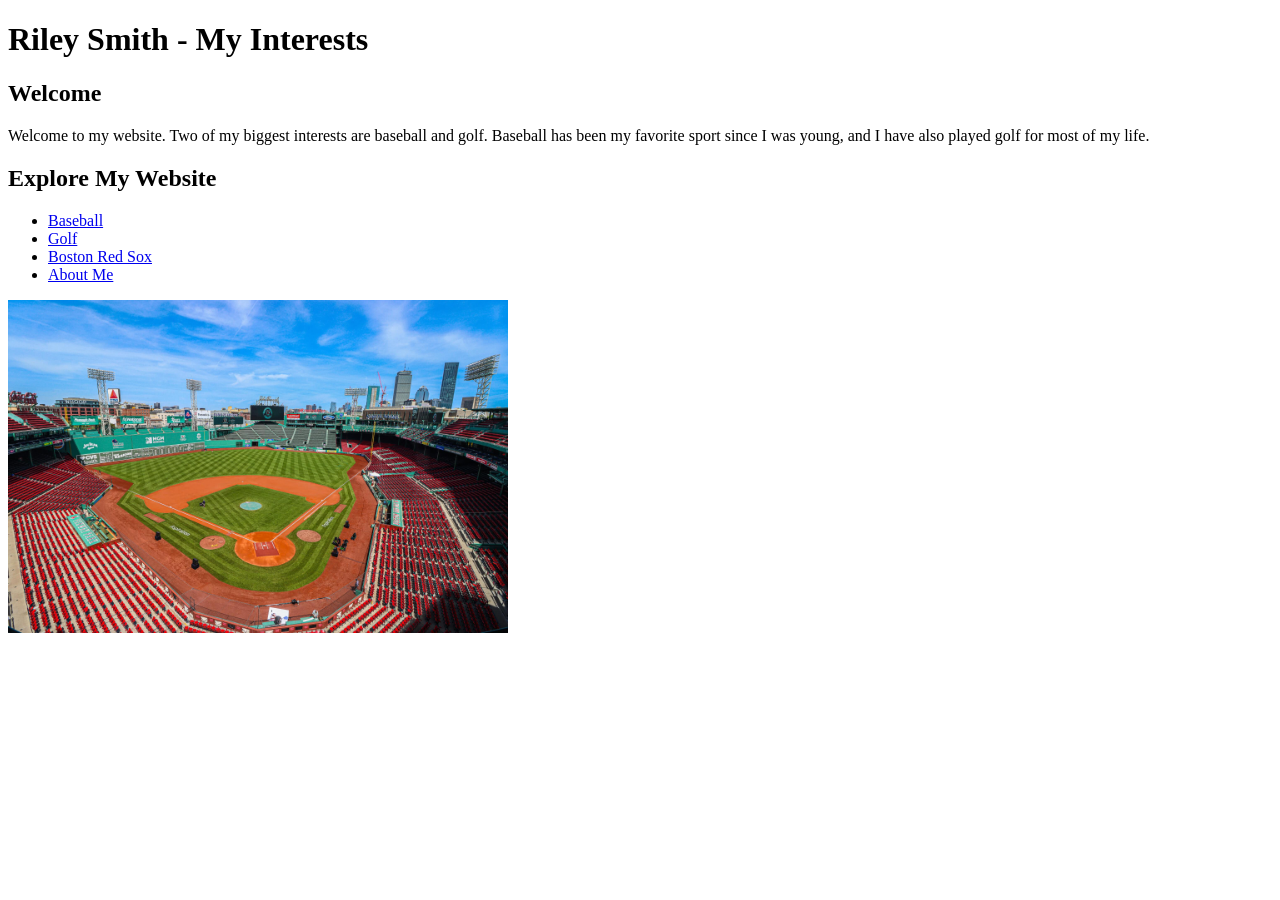
==== index.html @ ae5c4c4c "Fix link case sensitivity for Baseball.html" ====
<!DOCTYPE html>
<html lang="en">

<head>
    <meta charset="UTF-8">
    <title>Riley Smith - My Interests</title>
</head>

<body>

    <h1>Riley Smith - My Interests</h1>

    <h2>Welcome</h2>

    <p>
        Welcome to my website. Two of my biggest interests are baseball
        and golf. Baseball has been my favorite sport since I was young,
        and I have also played golf for most of my life.
    </p>

    <h2>Explore My Website</h2>

    <ul>
        <li><a href="Baseball.html">Baseball</a></li>
        <li><a href="golf.html">Golf</a></li>
        <li><a href="redsox.html">Boston Red Sox</a></li>
        <li><a href="about.html">About Me</a></li>
    </ul>

    <img src="Fenway-Park-field.jpg"
         alt="View of Fenway Park baseball field"
         width="500">

</body>

</html>
</body>

</html>
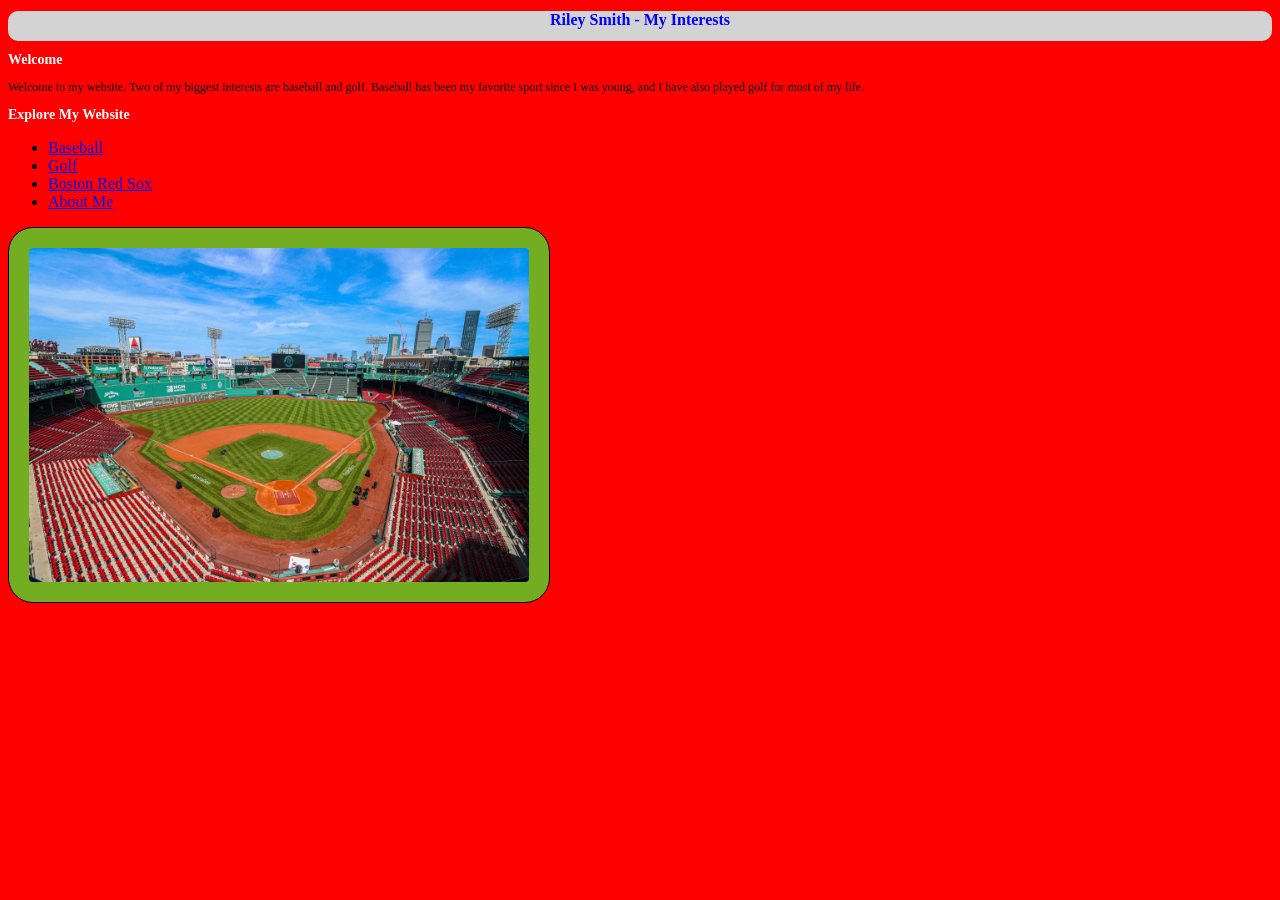
==== commit feef4764: "Add link to external stylesheet in index.html" ====
--- a/index.html
+++ b/index.html
@@ -4,6 +4,7 @@
 <head>
     <meta charset="UTF-8">
     <title>Riley Smith - My Interests</title>
+    <link rel="stylesheet" href="styles.css">
 </head>
 
 <body>
@@ -34,6 +35,3 @@
 </body>
 
 </html>
-</body>
-
-</html>
--- a/styles.css
+++ b/styles.css
@@ -0,0 +1,32 @@
+body {
+	background-color: red;
+}
+
+h1 {
+	font-family: verdana;
+	font-size:  16px;
+	color: blue;
+	text-align: center;
+	border:  1px black;
+	background-color:  #D3D3D3;
+	height:  30px;
+	border-radius:  10px;
+}
+
+h2 {
+	font-size:  14px;
+	color: white;
+	text-align: left;
+}
+
+p {
+	font-family: verdana;
+	font-size: 12px;
+}
+
+img {
+	border:  1px solid black;
+	border-radius: 25px;
+	background: #73AD21;
+	padding: 20px;
+}
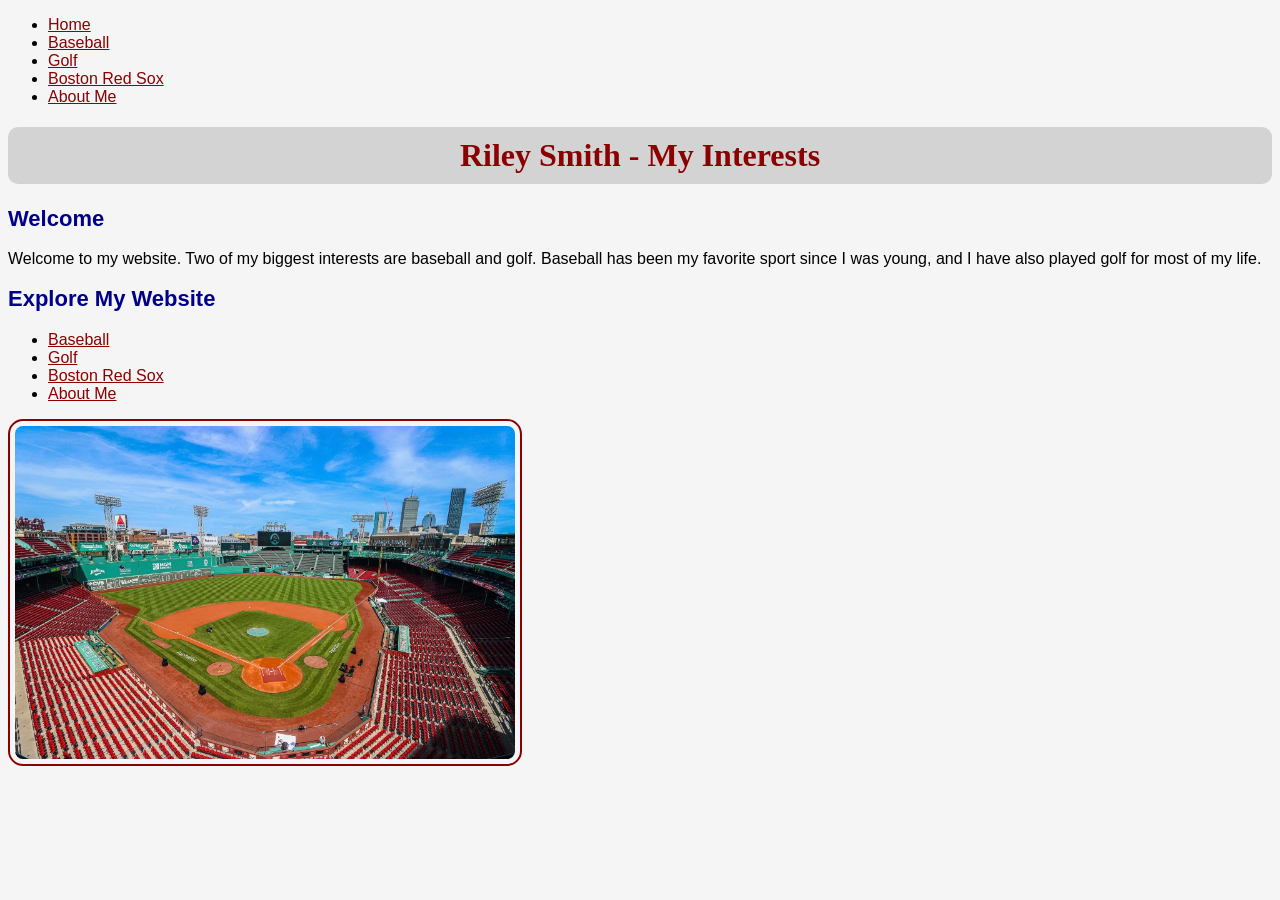
==== commit d379c1c2: "Add navigation bar to index.html Added a navigation bar with links to various pages." ====
--- a/index.html
+++ b/index.html
@@ -1,4 +1,15 @@
 <!DOCTYPE html>
+
+<div class="navbar">
+    <ul>
+        <li><a href="index.html">Home</a></li>
+        <li><a href="Baseball.html">Baseball</a></li>
+        <li><a href="golf.html">Golf</a></li>
+        <li><a href="redsox.html">Boston Red Sox</a></li>
+        <li><a href="about.html">About Me</a></li>
+    </ul>
+</div>
+
 <html lang="en">
 
 <head>
--- a/styles.css
+++ b/styles.css
@@ -1,32 +1,37 @@
 body {
-	background-color: red;
+    background-color: whitesmoke;
+    font-family: Arial, sans-serif;
 }
 
 h1 {
-	font-family: verdana;
-	font-size:  16px;
-	color: blue;
-	text-align: center;
-	border:  1px black;
-	background-color:  #D3D3D3;
-	height:  30px;
-	border-radius:  10px;
+    font-family: Georgia, serif;
+    font-size: 32px;
+    color: darkred;
+    text-align: center;
+    background-color: lightgray;
+    padding: 10px;
+    border-radius: 10px;
 }
 
 h2 {
-	font-size:  14px;
-	color: white;
-	text-align: left;
+    font-size: 22px;
+    color: darkblue;
 }
 
 p {
-	font-family: verdana;
-	font-size: 12px;
+    font-size: 16px;
+}
+
+li {
+    font-size: 16px;
+}
+
+a {
+    color: darkred;
 }
 
 img {
-	border:  1px solid black;
-	border-radius: 25px;
-	background: #73AD21;
-	padding: 20px;
+    border: 2px solid darkred;
+    border-radius: 15px;
+    padding: 5px;
 }
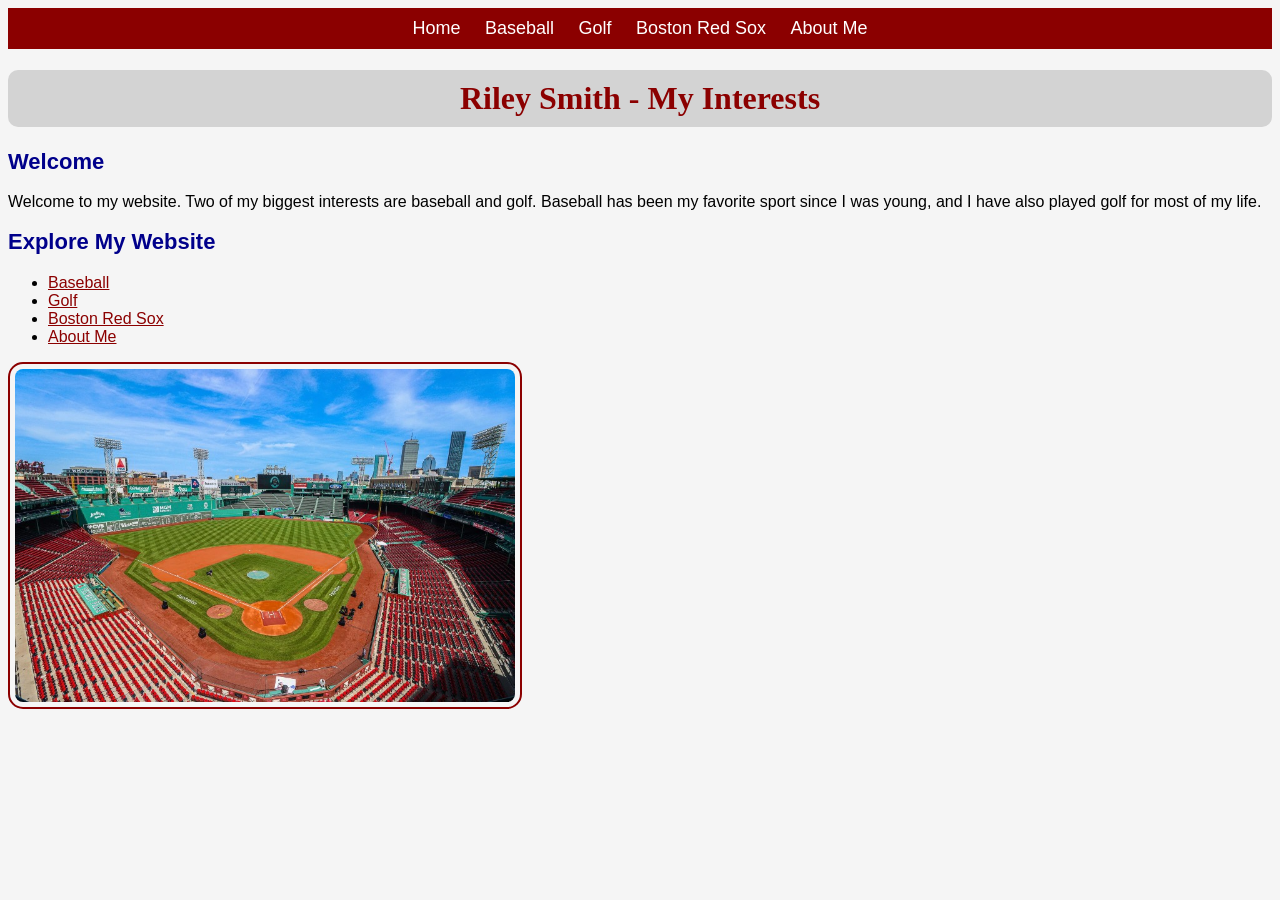
==== commit 547fe48f: "Update index.html" ====
--- a/index.html
+++ b/index.html
@@ -1,14 +1,4 @@
 <!DOCTYPE html>
-
-<div class="navbar">
-    <ul>
-        <li><a href="index.html">Home</a></li>
-        <li><a href="Baseball.html">Baseball</a></li>
-        <li><a href="golf.html">Golf</a></li>
-        <li><a href="redsox.html">Boston Red Sox</a></li>
-        <li><a href="about.html">About Me</a></li>
-    </ul>
-</div>
 
 <html lang="en">
 
@@ -19,7 +9,16 @@
 </head>
 
 <body>
-
+    <div class="navbar">
+    <ul>
+        <li><a href="index.html">Home</a></li>
+        <li><a href="Baseball.html">Baseball</a></li>
+        <li><a href="golf.html">Golf</a></li>
+        <li><a href="redsox.html">Boston Red Sox</a></li>
+        <li><a href="about.html">About Me</a></li>
+    </ul>
+    </div>
+    
     <h1>Riley Smith - My Interests</h1>
 
     <h2>Welcome</h2>
--- a/styles.css
+++ b/styles.css
@@ -35,3 +35,30 @@
     border-radius: 15px;
     padding: 5px;
 }
+
+.navbar {
+    background-color: darkred;
+    padding: 10px;
+    text-align: center;
+}
+
+.navbar ul {
+    list-style-type: none;
+    margin: 0;
+    padding: 0;
+}
+
+.navbar li {
+    display: inline-block;
+    margin: 0 10px;
+}
+
+.navbar a {
+    color: white;
+    text-decoration: none;
+    font-size: 18px;
+}
+
+.navbar a:hover {
+    text-decoration: underline;
+}
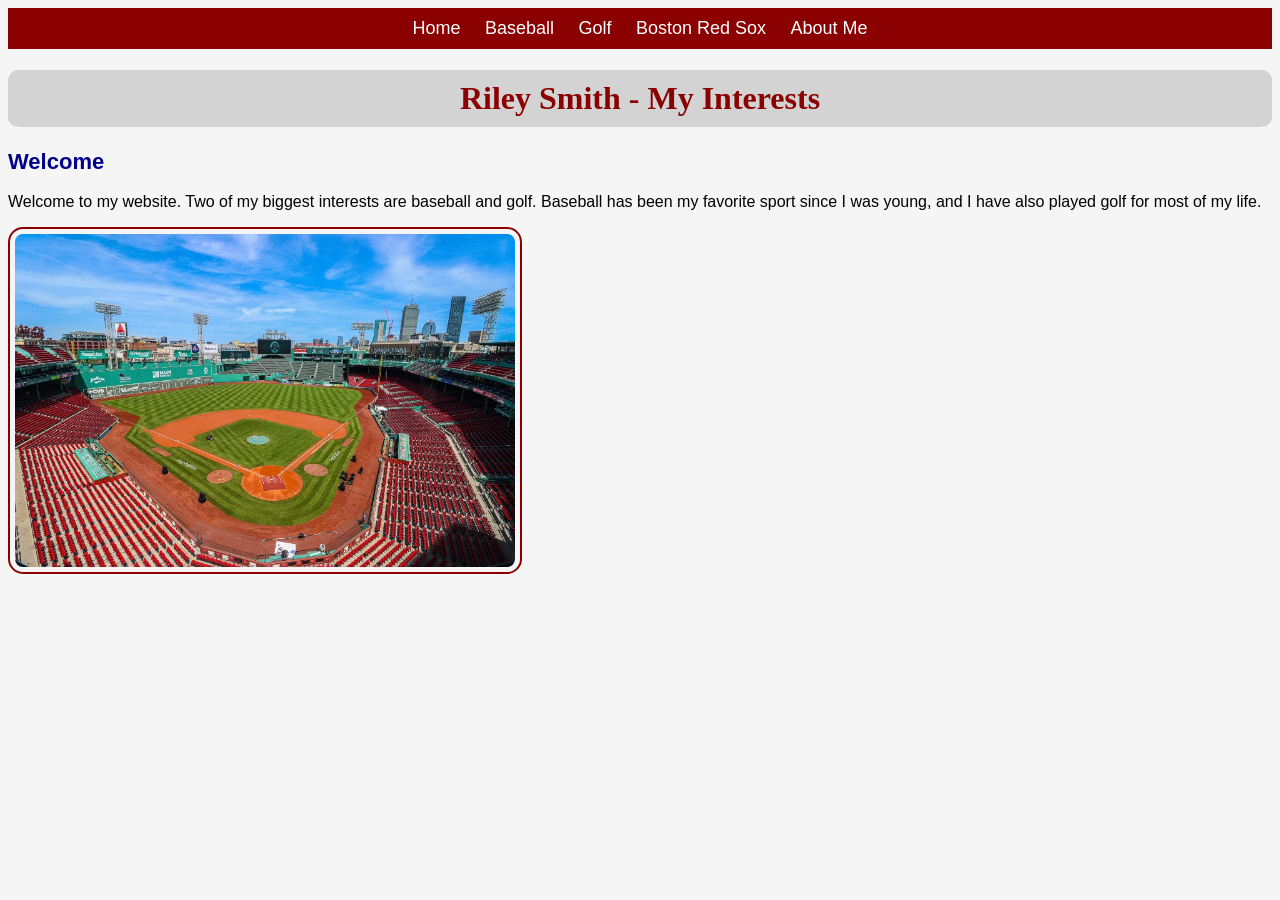
==== commit 1867a157: "Remove website exploration section from index.html Removed the section for exploring the website, in" ====
--- a/index.html
+++ b/index.html
@@ -29,15 +29,6 @@
         and I have also played golf for most of my life.
     </p>
 
-    <h2>Explore My Website</h2>
-
-    <ul>
-        <li><a href="Baseball.html">Baseball</a></li>
-        <li><a href="golf.html">Golf</a></li>
-        <li><a href="redsox.html">Boston Red Sox</a></li>
-        <li><a href="about.html">About Me</a></li>
-    </ul>
-
     <img src="Fenway-Park-field.jpg"
          alt="View of Fenway Park baseball field"
          width="500">
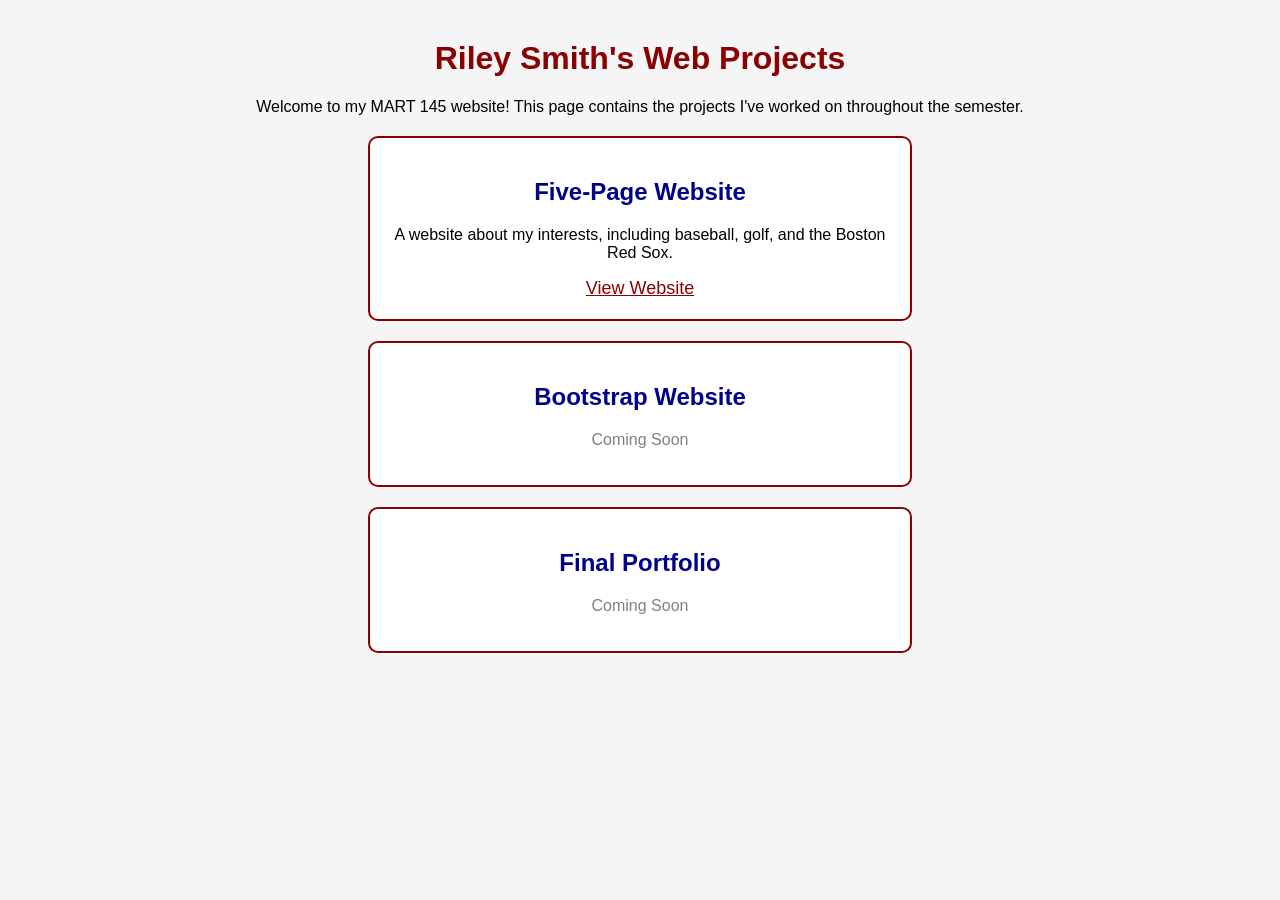
==== commit 1d3156d7: "Add initial index.html for web projects" ====
--- a/index.html
+++ b/index.html
@@ -1,38 +1,72 @@
+
 <!DOCTYPE html>
-
 <html lang="en">
 
 <head>
     <meta charset="UTF-8">
-    <title>Riley Smith - My Interests</title>
-    <link rel="stylesheet" href="styles.css">
+    <meta name="viewport" content="width=device-width, initial-scale=1.0">
+    <title>Riley Smith - Web Projects</title>
+
+    <style>
+        body {
+            background-color: whitesmoke;
+            font-family: Arial, sans-serif;
+            text-align: center;
+            margin: 40px;
+        }
+
+        h1 {
+            color: darkred;
+        }
+
+        h2 {
+            color: darkblue;
+        }
+
+        .project {
+            background-color: white;
+            border: 2px solid darkred;
+            border-radius: 10px;
+            padding: 20px;
+            margin: 20px auto;
+            max-width: 500px;
+        }
+
+        a {
+            color: darkred;
+            font-size: 18px;
+        }
+
+        .coming-soon {
+            color: gray;
+        }
+    </style>
 </head>
 
 <body>
-    <div class="navbar">
-    <ul>
-        <li><a href="index.html">Home</a></li>
-        <li><a href="Baseball.html">Baseball</a></li>
-        <li><a href="golf.html">Golf</a></li>
-        <li><a href="redsox.html">Boston Red Sox</a></li>
-        <li><a href="about.html">About Me</a></li>
-    </ul>
+
+    <h1>Riley Smith's Web Projects</h1>
+
+    <p>Welcome to my MART 145 website! This page contains
+    the projects I've worked on throughout the semester.</p>
+
+    <div class="project">
+        <h2>Five-Page Website</h2>
+        <p>A website about my interests, including baseball,
+        golf, and the Boston Red Sox.</p>
+        <a href="five-page-website/index.html">View Website</a>
     </div>
-    
-    <h1>Riley Smith - My Interests</h1>
 
-    <h2>Welcome</h2>
+    <div class="project">
+        <h2>Bootstrap Website</h2>
+        <p class="coming-soon">Coming Soon</p>
+    </div>
 
-    <p>
-        Welcome to my website. Two of my biggest interests are baseball
-        and golf. Baseball has been my favorite sport since I was young,
-        and I have also played golf for most of my life.
-    </p>
-
-    <img src="Fenway-Park-field.jpg"
-         alt="View of Fenway Park baseball field"
-         width="500">
+    <div class="project">
+        <h2>Final Portfolio</h2>
+        <p class="coming-soon">Coming Soon</p>
+    </div>
 
 </body>
-
 </html>
+  
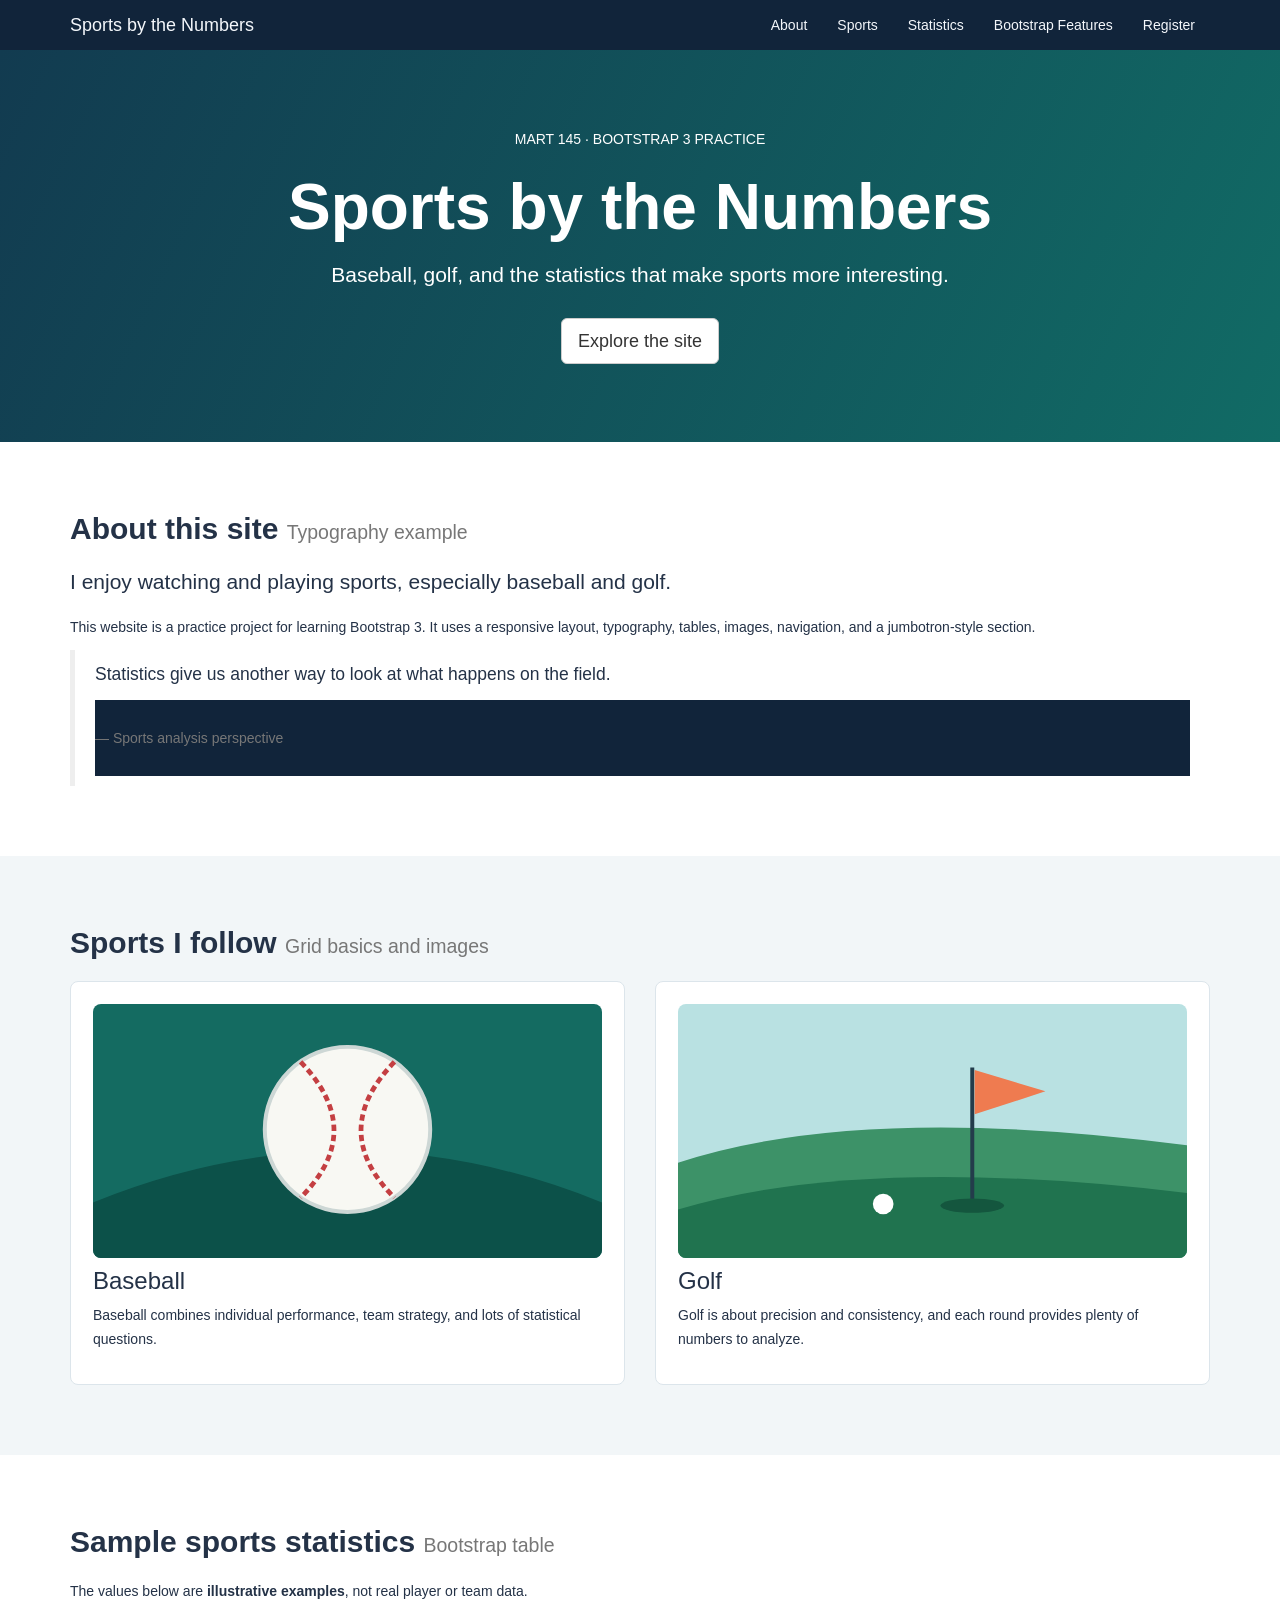
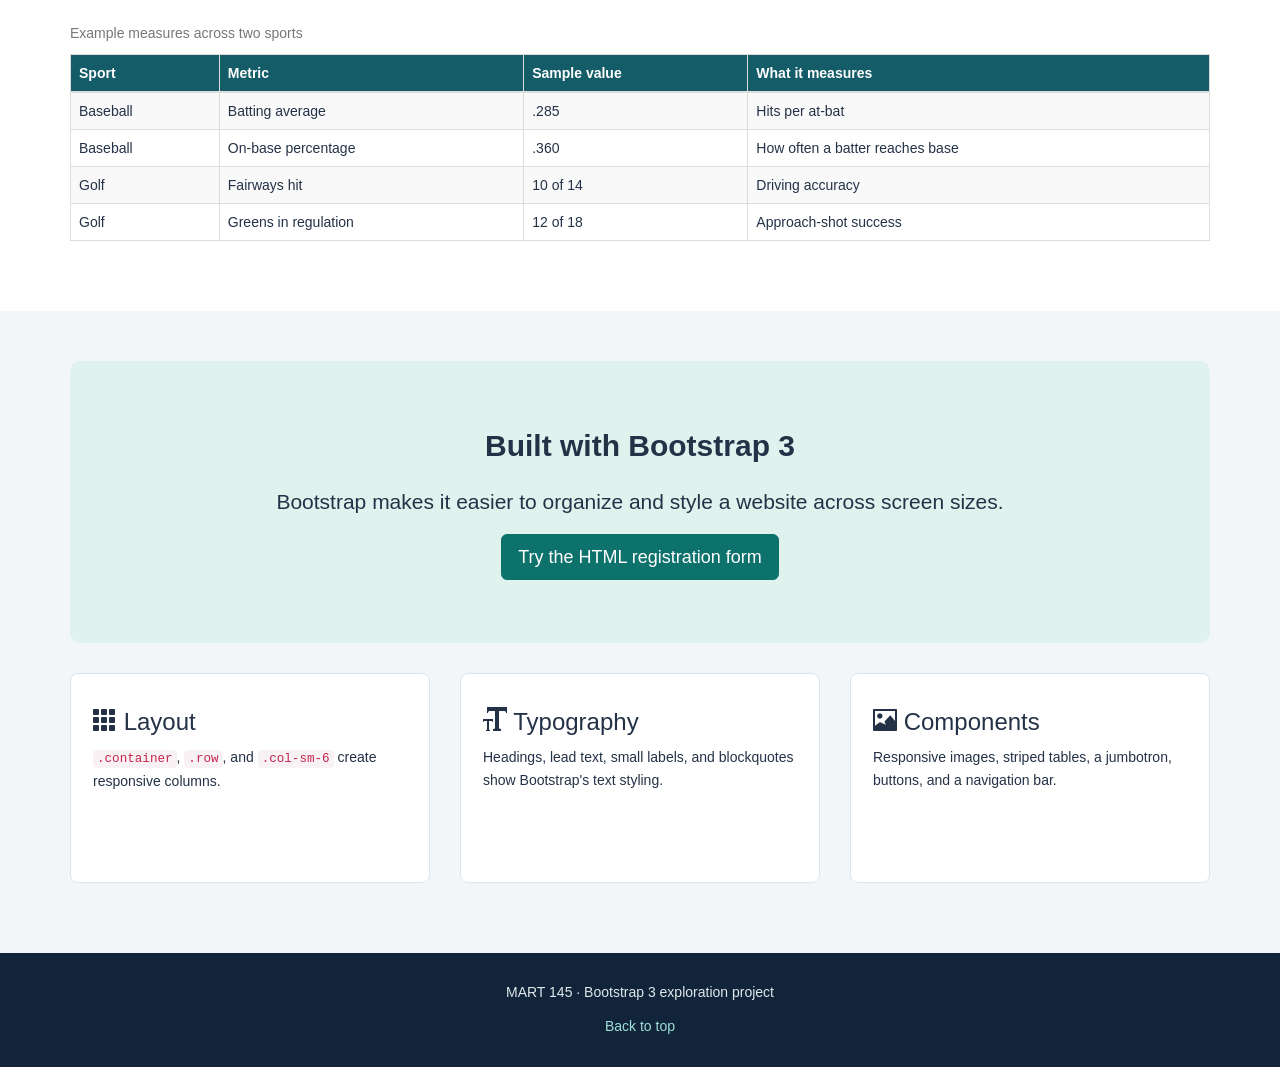
==== commit 0ed11890: "Add files via upload" ====
--- a/index.html
+++ b/index.html
@@ -1,72 +1,86 @@
-
 <!DOCTYPE html>
 <html lang="en">
-
 <head>
-    <meta charset="UTF-8">
-    <meta name="viewport" content="width=device-width, initial-scale=1.0">
-    <title>Riley Smith - Web Projects</title>
-
-    <style>
-        body {
-            background-color: whitesmoke;
-            font-family: Arial, sans-serif;
-            text-align: center;
-            margin: 40px;
-        }
-
-        h1 {
-            color: darkred;
-        }
-
-        h2 {
-            color: darkblue;
-        }
-
-        .project {
-            background-color: white;
-            border: 2px solid darkred;
-            border-radius: 10px;
-            padding: 20px;
-            margin: 20px auto;
-            max-width: 500px;
-        }
-
-        a {
-            color: darkred;
-            font-size: 18px;
-        }
-
-        .coming-soon {
-            color: gray;
-        }
-    </style>
+  <meta charset="utf-8">
+  <meta name="viewport" content="width=device-width, initial-scale=1">
+  <meta name="description" content="A Bootstrap 3 sports website exploring baseball, golf, and statistics.">
+  <title>Sports by the Numbers | Bootstrap Project</title>
+  <!-- Bootstrap 3 CSS linked through a CDN; no download required. -->
+  <link rel="stylesheet" href="https://maxcdn.bootstrapcdn.com/bootstrap/3.4.1/css/bootstrap.min.css">
+  <link rel="stylesheet" href="styles.css">
 </head>
-
-<body>
-
-    <h1>Riley Smith's Web Projects</h1>
-
-    <p>Welcome to my MART 145 website! This page contains
-    the projects I've worked on throughout the semester.</p>
-
-    <div class="project">
-        <h2>Five-Page Website</h2>
-        <p>A website about my interests, including baseball,
-        golf, and the Boston Red Sox.</p>
-        <a href="five-page-website/index.html">View Website</a>
+<body id="top">
+  <nav class="navbar navbar-inverse" aria-label="Main navigation">
+    <div class="container">
+      <div class="navbar-header">
+        <button type="button" class="navbar-toggle collapsed" data-toggle="collapse" data-target="#main-nav" aria-expanded="false" aria-controls="main-nav">
+          <span class="sr-only">Toggle navigation</span>
+          <span class="icon-bar"></span><span class="icon-bar"></span><span class="icon-bar"></span>
+        </button>
+        <a class="navbar-brand" href="#top">Sports by the Numbers</a>
+      </div>
+      <div class="collapse navbar-collapse" id="main-nav">
+        <ul class="nav navbar-nav navbar-right">
+          <li><a href="#about">About</a></li><li><a href="#sports">Sports</a></li><li><a href="#numbers">Statistics</a></li><li><a href="#bootstrap">Bootstrap Features</a></li>
+          <li><a href="../HTML%20Forms/registration.html">Register</a></li>
+        </ul>
+      </div>
     </div>
-
-    <div class="project">
-        <h2>Bootstrap Website</h2>
-        <p class="coming-soon">Coming Soon</p>
+  </nav>
+  <header class="hero text-center">
+    <div class="container">
+      <p class="text-uppercase">MART 145 · Bootstrap 3 practice</p>
+      <h1>Sports by the Numbers</h1>
+      <p class="lead">Baseball, golf, and the statistics that make sports more interesting.</p>
+      <a href="#sports" class="btn btn-default btn-lg">Explore the site</a>
     </div>
-
-    <div class="project">
-        <h2>Final Portfolio</h2>
-        <p class="coming-soon">Coming Soon</p>
-    </div>
-
+  </header>
+  <main>
+    <section class="section" id="about"><div class="container">
+      <h2>About this site <small>Typography example</small></h2>
+      <p class="lead">I enjoy watching and playing sports, especially baseball and golf.</p>
+      <p>This website is a practice project for learning Bootstrap 3. It uses a responsive layout, typography, tables, images, navigation, and a jumbotron-style section.</p>
+      <blockquote><p>Statistics give us another way to look at what happens on the field.</p><footer>Sports analysis perspective</footer></blockquote>
+    </div></section>
+    <section class="section section-alt" id="sports"><div class="container">
+      <h2>Sports I follow <small>Grid basics and images</small></h2>
+      <div class="row">
+        <div class="col-sm-6"><article class="feature-card">
+          <img class="img-responsive sport-image" src="images/baseball.svg" alt="Illustration of a baseball on a green field">
+          <h3>Baseball</h3><p>Baseball combines individual performance, team strategy, and lots of statistical questions.</p>
+        </article></div>
+        <div class="col-sm-6"><article class="feature-card">
+          <img class="img-responsive sport-image" src="images/golf.svg" alt="Illustration of a golf green, flag, and ball">
+          <h3>Golf</h3><p>Golf is about precision and consistency, and each round provides plenty of numbers to analyze.</p>
+        </article></div>
+      </div>
+    </div></section>
+    <section class="section" id="numbers"><div class="container">
+      <h2>Sample sports statistics <small>Bootstrap table</small></h2>
+      <p>The values below are <strong>illustrative examples</strong>, not real player or team data.</p>
+      <div class="table-responsive"><table class="table table-striped table-bordered table-hover">
+        <caption>Example measures across two sports</caption>
+        <thead><tr><th scope="col">Sport</th><th scope="col">Metric</th><th scope="col">Sample value</th><th scope="col">What it measures</th></tr></thead>
+        <tbody><tr><td>Baseball</td><td>Batting average</td><td>.285</td><td>Hits per at-bat</td></tr>
+        <tr><td>Baseball</td><td>On-base percentage</td><td>.360</td><td>How often a batter reaches base</td></tr>
+        <tr><td>Golf</td><td>Fairways hit</td><td>10 of 14</td><td>Driving accuracy</td></tr>
+        <tr><td>Golf</td><td>Greens in regulation</td><td>12 of 18</td><td>Approach-shot success</td></tr></tbody>
+      </table></div>
+    </div></section>
+    <section class="section section-alt" id="bootstrap"><div class="container">
+      <div class="jumbotron custom-jumbo text-center"><h2>Built with Bootstrap 3</h2>
+        <p>Bootstrap makes it easier to organize and style a website across screen sizes.</p>
+        <p><a class="btn btn-accent btn-lg" href="../HTML%20Forms/registration.html">Try the HTML registration form</a></p>
+      </div>
+      <div class="row">
+        <div class="col-sm-4"><div class="feature-card"><h3><span class="glyphicon glyphicon-th" aria-hidden="true"></span> Layout</h3><p><code>.container</code>, <code>.row</code>, and <code>.col-sm-6</code> create responsive columns.</p></div></div>
+        <div class="col-sm-4"><div class="feature-card"><h3><span class="glyphicon glyphicon-text-size" aria-hidden="true"></span> Typography</h3><p>Headings, lead text, small labels, and blockquotes show Bootstrap's text styling.</p></div></div>
+        <div class="col-sm-4"><div class="feature-card"><h3><span class="glyphicon glyphicon-picture" aria-hidden="true"></span> Components</h3><p>Responsive images, striped tables, a jumbotron, buttons, and a navigation bar.</p></div></div>
+      </div>
+    </div></section>
+  </main>
+  <footer><div class="container text-center"><p>MART 145 · Bootstrap 3 exploration project</p><a href="#top">Back to top</a></div></footer>
+  <script src="https://ajax.googleapis.com/ajax/libs/jquery/3.7.1/jquery.min.js"></script>
+  <script src="https://maxcdn.bootstrapcdn.com/bootstrap/3.4.1/js/bootstrap.min.js"></script>
 </body>
 </html>
-  
--- a/styles.css
+++ b/styles.css
@@ -0,0 +1,12 @@
+body {font-family: 'Helvetica Neue',Arial,sans-serif;color:#243247;line-height:1.7;}
+.navbar {border-radius:0;margin-bottom:0;border:0;background:#11243a;}
+.navbar-inverse .navbar-brand,.navbar-inverse .navbar-nav>li>a {color:#f4f7fb;}
+.navbar-inverse .navbar-nav>li>a:hover{color:#9de0d8;}
+.hero{background:linear-gradient(115deg,#123b50,#116b65);color:#fff;padding:78px 20px;}
+.hero h1{font-weight:700;font-size:clamp(38px,5vw,64px);}
+.hero .lead{max-width:740px;margin:18px auto 28px;}
+.section{padding:50px 0;}.section-alt{background:#f2f6f8;}
+.section h2{margin-bottom:22px;font-weight:650;}.feature-card{background:white;border:1px solid #dce5eb;padding:22px;border-radius:8px;margin-bottom:20px;min-height:210px;}
+.feature-card h3{margin-top:10px;}.sport-image{max-height:260px;width:100%;object-fit:cover;border-radius:8px;}
+.jumbotron.custom-jumbo{background:#dff2ee;border-radius:10px;}.btn-accent{background:#0d716c;color:#fff;border-color:#0d716c;}.btn-accent:hover{background:#095d58;color:#fff;}
+.table>thead>tr>th{background:#145c68;color:#fff;}footer{background:#11243a;color:#dfe8eb;padding:28px 0;}footer a{color:#9de0d8;}
